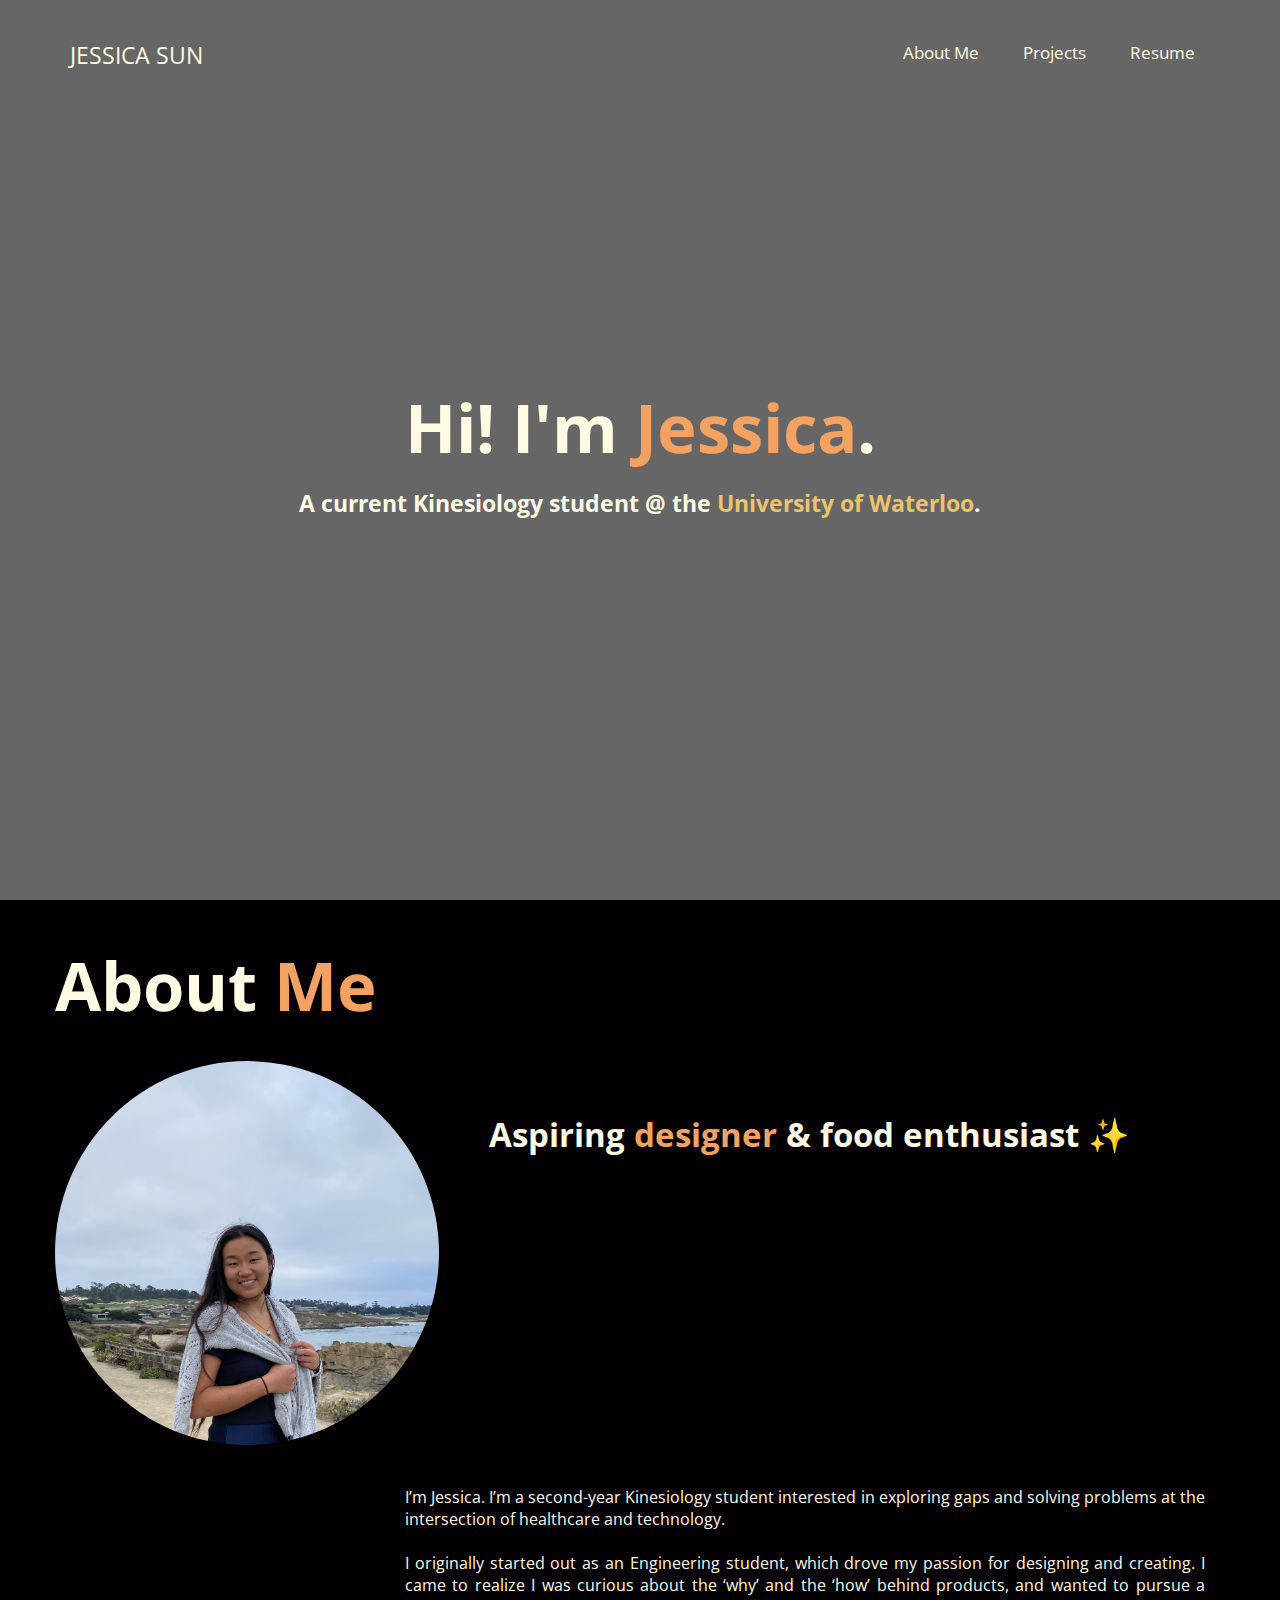
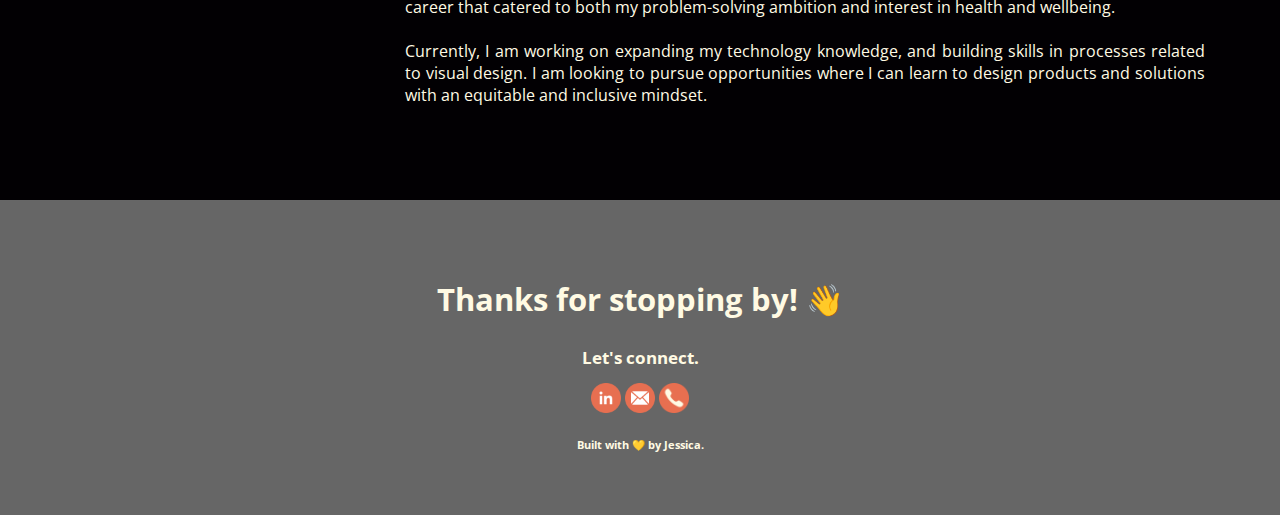
==== index.html @ fcc6aa9f "Update index.html" ====
<!DOCTYPE html> 
<html lang="en">
	<head> 
		<meta charset="UTF-8">
		<meta name="description" content="Hi! I'm Jessica, a Kinesiology student at the University of Waterloo. ">
		<meta name="author" content="Jessica Sun">
		<meta name="viewport" content="width=device-width,initial-scale=1.0">
		<meta name="keywords" content="Waterloo, University of Waterloo, UW, UWaterloo, Waterloo University, Jessica Sun, Kinesiology, Product Design">
		<title>Jessica Sun</title>
		<link rel="stylesheet" href="styles.css"/>
		<link href="https://fonts.googleapis.com/css2?family=Open+Sans:ital,wght@0,300;0,400;0,500;0,600;1,300;1,400;1,700&display=swap" rel="stylesheet">
		<link rel="shortcut icon" type="image/x-icon" href="favicon.ico" />
		<!-- <link rel="apple-touch-icon" sizes="180x180" href="/apple-touch-icon.png">
		<link rel="icon" type="image/png" sizes="32x32" href="/favicon-32x32.png">
		<link rel="icon" type="image/png" sizes="16x16" href="/favicon-16x16.png">
		<link rel="manifest" href="/site.webmanifest">
		<link rel="mask-icon" href="/safari-pinned-tab.svg" color="#5bbad5">
		<meta name="msapplication-TileColor" content="#da532c">
		<meta name="theme-color" content="#ffffff"> -->
	</head>
	<body>
		<a id="top-of-page"></a>
		<header>
			<section class="showcase">
				<div class="video-container">
					<video src="video.mov" autoplay muted loop></video>
				</div>
				<div class="overlay"></div>
				<div class="hi">
					<h1>Hi! I'm <span style="color: #F4A261"> Jessica</span>.</h1>
					<h2>A current Kinesiology student @ the <span style="color: #E9C46A">University of Waterloo</span>.</h2>
				</div>
			</section>
			<div id="nav-bar">
				<div class="header">
					<a href="#top-of-page">JESSICA SUN</a>
				</div>
				<div class="nav">
					<a href="#about-me-link">About Me</a>
					<a href="https://jjessicasun.notion.site/Portfolio-69af7d05d7fc4a1d9222cc13bab461be" target="_blank">Projects</a>
					<a href="https://drive.google.com/file/d/1Tjwa7gIAwNqEK6rITvqhINi-pllnDYYK/view?usp=sharing" target="_blank">Resume</a>
				</div>
			</div>
		</header>
		<main>
			<a id="about-me-link"></a>
			<section class="about-me">
				<h1><span style="color: #FFFAE3">About </span><span style="color:#F4A261">Me</span></h1>
				<img src="Cali Pic.jpg" alt="Headshot" width="400" height="400">
				<h2>Aspiring <span style="color:#F4A261">designer</span> & food enthusiast <span>✨</span></h2>
				<div class="description">
					<p>I’m Jessica. I’m a second-year Kinesiology student interested in exploring gaps and solving problems at the intersection of healthcare and technology.<br><br> I originally started out as an Engineering student, which drove my passion for designing and creating. I came to realize I was curious about the ‘why’ and the ‘how’ behind products, and wanted to pursue a career that catered to both my problem-solving ambition and interest in health and wellbeing. <br><br> Currently, I am working on expanding my technology knowledge, and building skills in processes related to visual design. I am looking to pursue opportunities where I can learn to design products and solutions with an equitable and inclusive mindset.</p>
				</div>
			</section>
			<!-- <section class="work">
				<h1>Work</h1>
				<div class="work-grid">
					<img src="RelevantBits Mockup.png" alt=""/>
					<p>Creating a communication platform for stakeholders and project teams</p>
					<img src="OnCall Mockup.jpg" alt=""/>
				</div>
			</section> -->
		</main>
		<footer>
			<section class="showcase-footer">
				<div class="video-container">
					<video src="video.mov" autoplay muted loop></video>
				</div>
				<div class="overlay"></div>
				<div class="thank-you">
					<h1>Thanks for stopping by! <span>👋</span></h1>
					<h2>Let's connect.</h2>
					<a href="https://www.linkedin.com/in/jjessicasun/">
						<img src="linkedin.png" alt="LinkedIn"/>
					</a>
					<a href="mailto:jessicasun42@gmail.com">
						<img src="mail.png" alt="Email"/>
					</a>
					<a href="tel:2896897546">
						<img src="phone.png" alt="Phone"/>
					</a>
					<h3>Built with <span>💛</span> by Jessica.</h3>
				</div>
			</section>
		</footer>
		


		<!-- <main>
			<a id="about-me-section"> <!--this is the about me section-->

			<!-- </a> 
			<a id="projects-section"> 
				
			</a>  -->
		<!-- </main>
        <footer> -->
			<!-- <h3 style="font-family: sans-serif;">Curious? Feel free to reach out!</h3>
			<a href="https://www.linkedin.com/in/jjessicasun/" target="_blank" style="font-family: sans-serif">LinkedIn</a> -->
			<!-- figure out how to add email thing-->
			<!-- <div><a href="mailto:jessicasun42@gmail.com" target="_blank" style="font-family: sans-serif;">Email</a></div>
		</footer> -->
	</body>

</html>
---- styles.css ----
@font-face {
    font-family: Beth Ellen;
    src: url('Beth-Ellen-2.0.otf');
}

@font-face {
    font-family: OpenSans;
    src: url(Open-Sans.ttf);

}
@font-face {
    font-family: Lato;
    src: url(Lato-Regular.ttf);
}

@font-face {
    font-family: Sedan;
    src: url(Sedan-Regular.ttf);
}

/* Black ish #001312 CURRENTLY #020003
Dark Blue #264653
Green ish blue #2A9D8F
Yellow ish #E9C46A
Orange ish #F4A261
Coral #E76F51
Beige #FFFAE3 */

.showcase{
    position: relative;
    height: 100vh;
    display: flex;
    flex-direction: column;
    align-items: center;
    justify-content: center;
    text-align: center;
}

#nav-bar {
    font-family: 'Open Sans';
    margin: 0;
    padding-top: 40px;
    padding-bottom: 50px;
    position: absolute;
    float: right;
    top: 0;
    width: 100%;
    z-index: 1;
    background-color: rgba(0,0,0,0);
}

.nav {
    overflow: auto;
    float: right;
    margin-right: 65px;
    font-size: 13pt;
}

.nav a {
    padding-left: 20px;
    padding-right: 20px;
}

.hi {
    font-family: 'Open Sans';
    color: #FFFAE3;
    font-weight: bolder;
    text-align: center;
    z-index: 10;
}

.hi h1 {
    font-size: 50pt;
    padding-bottom: 15px;
    margin: 0;
}

.hi h2 {
    font-size: 17pt;
    margin: 0;
}

.video-container{
    position: absolute;
    top: 0;
    left: 0;
    width: 100%;
    height: 100%;
    overflow: hidden;
}

.video-container video {
    min-width: 100%;
    min-height: 100%;
    object-fit: cover;
    position: absolute;
    top: 50%;
    left: 50%;
    transform: translate(-50%, -50%);
}

.video-container:after {
    content:'';
    position: absolute;
    top: 0;
    left: 0;
    width: 100%;
    margin-bottom: 0;
}

.overlay {
    position: absolute;
    top: 0;
    left: 0;
    width: 100%;
    height: 100%;
    background: rgba(0,0,0,0.6);
    
}
/* need z-index */
body {
    margin: 0px 0px;
    font-family: 'Open Sans';
}

.header {
    font-family: 'Open Sans';
    font-size: 17pt;
    /* padding-top: 5px;
    padding-bottom: 10px; */
    float: left;
    margin-left: 70px;
    color: black;
}

header { 
    margin:0;
}

.about-me {
    height: 100vh;
    width: 100%;
    background-color: #020003;
    box-sizing: border-box;
    margin: 0;
    /* display: flex; */
    align-items: center;
}

.about-me h1 {
    margin: 0;
    margin-left: 55px;
    padding-top: 40px;
    padding-bottom: 30px;
    font-size: 50pt;
    /* display: inline; */
    align-items: center;
    width: 100%;
    height: auto;
    max-width: 30vw;
}

.about-me h2 {
    margin: 0;
    margin-top: 50px;
    color: #FFFAE3;
    float: right;
    /* margin-right: 330px; */
    /* display: flex; */
    /* text-align: right; */
    /* width: 700px; */
    height: auto;
    max-width: 100vw;
    text-align: center;
    /* white-space: nowrap; */
    margin-right: 150px;
    font-size: 25pt;
}

/* .about-me p { */

    /* float: right;
    margin: 0; */
    /* text-align: right; */
    /* word-wrap: break-word; */
    /* display: flex; */
    /* align-items: center; */
    /* width: 700px; */
    /* margin-right: 100px; */
/* } */

.description {
    color:#FFFAE3;
    float: right;
    margin: auto;
    width: 800px;
    margin-right: 75px;
    height: auto;
    margin-left: 100px;
    text-align: justify;
    margin-top: 25px;

}

    /* width: 500px;
    height: 500px;
    display: flex; */
.about-me img {
    margin: 0;
    border-radius: 50%;
    margin-left: 55px;
    width: 100%;
    height: auto;
    max-width: 30vw;
    float: left;
}

.work {
    height: 100vh;
    width: 100%;
    background-color: #264653;
}

.work h1 {
    margin: 0;
    color: #FFFAE3;
    margin-left: 55px;
    padding-top: 40px;
    padding-bottom: 30px;
    font-size: 50pt;
    /* display: inline; */
    align-items: center;
    width: 100%;
    height: auto;
    max-width: 30vw;
}

.work h2 {
    margin: 0;
    color: #FFFAE3;
    margin-left: 55px;
}

.work-grid {
    margin: 0;
    max-width: 400px;
    display: grid;
    grid-template-columns: repeat(3, 1fr);
    gap: 20px;
}

.work-grid img {
    width: 100%;
    height: auto;
    max-width: 25vw;
    margin-left: 55px;
}
.showcase-footer {
    position: relative;
    height: 35vh;
    display: flex;
    flex-direction: column;
    align-items: center;
    justify-content: center;
    text-align: center;
    margin-bottom: 0;
}

.thank-you {
    font-family: 'Open Sans';
    color: #FFFAE3;
    text-align: center;
    z-index: 10;
    margin-top: 20px;
}

.thank-you h1 {
    margin: 0;
    /* margin-bottom: 100px; */
    text-align: center;
    font-size: 23pt;
}

.thank-you h2 {
    font-size: 13pt;
    margin-top: 25px;
}

.thank-you img {
    margin: 0;
    /* margin-left: 55px; */
    width: 100%;
    height: 30px;
    width: 30px;
    max-width: 4vw;
}

.thank-you h3 {
    margin: 0;
    text-align: center;
    font-size: 8pt;
    margin-top: 20px;
    margin-bottom: 5px;
}
/* header::after {
    content: '';
    display: table;
    clear: both;
} */

/* nav {
    float:right;
    margin-top:15px;
    margin-right:15px;
} */

/* nav ul {
    margin: 0;
    padding: 0;
    list-style: none;
    font-family: Lato-Regular;
    
} */

/* nav li {
    display: inline-block;
    margin-left: 20px;
    margin-top:0;
    margin-bottom:20px;
} */

/* nav a {
    color:white;
    font-family: Lato;
} */

/* margins equal 0 to get rid of spaces */

.header a {
    text-decoration: none;

}

a:link {
    text-decoration: none;
    color: #FFFAE3;
    
}

a:visited {
    color: #FFFAE3;

}

a:hover {
    color: #E76F51;

}

a:active {
    color: #E76F51;

}

.nav-bar {
    overflow: hidden;
}

/* .sticky {
    position: fixed;
    top: 0;
    width: 100%; 
} */
/* add javascript */

/* .about-me{
    font-family: Lato;
    font-size:10pt;

} */

/* .intro-box{ */
    /* margin-top: 150px; */
    /* width:100vw; */
    /* margin-left:0vh;
    margin-right:0vh; */
    /* padding: 50px 0px 50px 50px; */
    /* background-color:#221E22; */
    /* color:#FFFAE3;
    font-family:Lato;
    padding:50px;
    text-align:left; */
/* } */

/* .welcome{ */
    /* font-family:Sedan; */
    /* width:100vw; */
    /* margin-left:0vw;
    margin-right:0vw;
    padding-left:0vw;
    padding-right:0vw; */
/* } */

/* .about{ */
    /* width:100vw;
    margin-left:0vw;
    margin-right:0vw;
    padding-left:0vw;
    padding-right:0vw; */
/* } */
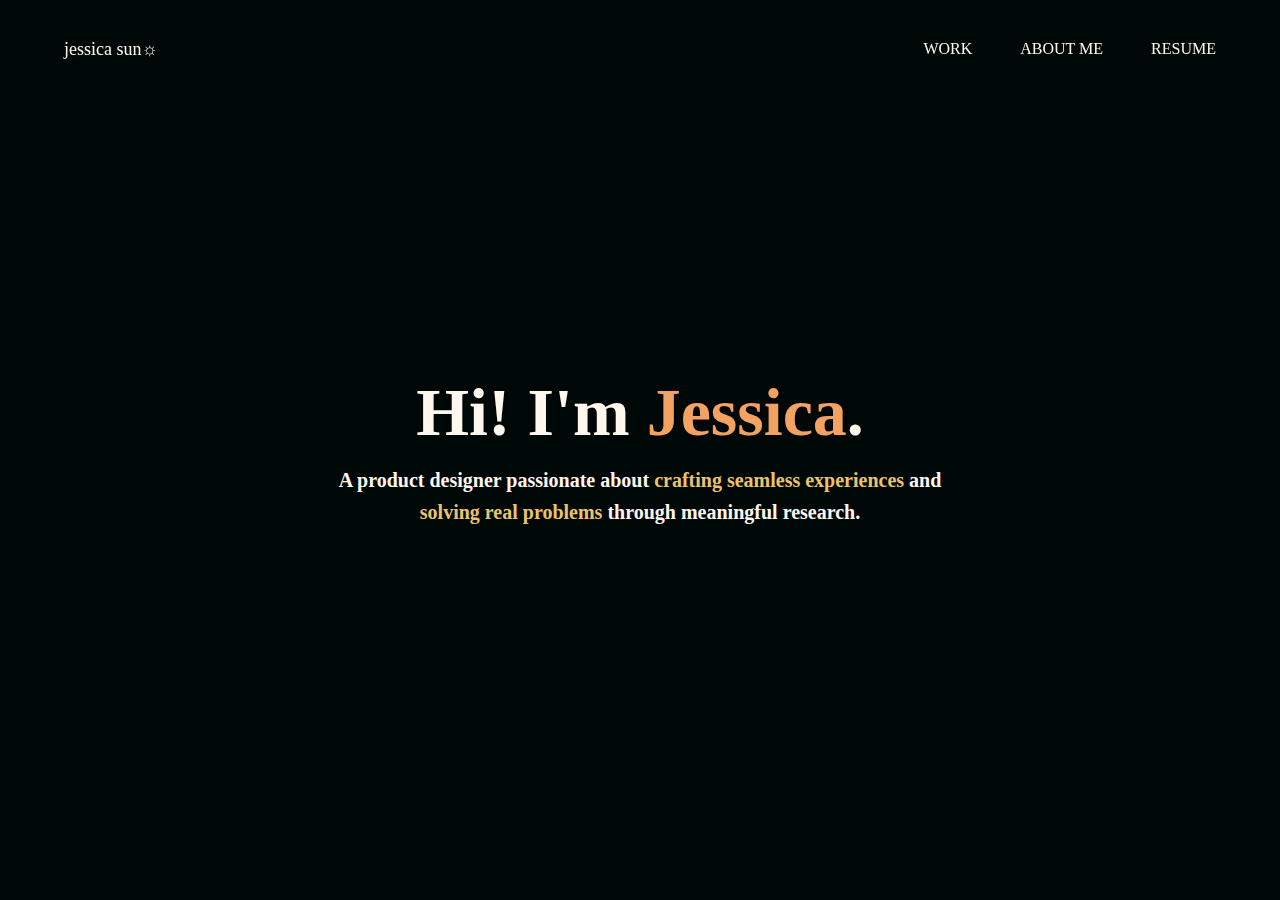
==== commit 1880ca4f: "Add files via upload" ====
--- a/index.html
+++ b/index.html
@@ -1,105 +1,67 @@
-<!DOCTYPE html> 
-<html lang="en">
-	<head> 
-		<meta charset="UTF-8">
-		<meta name="description" content="Hi! I'm Jessica, a Kinesiology student at the University of Waterloo. ">
-		<meta name="author" content="Jessica Sun">
-		<meta name="viewport" content="width=device-width,initial-scale=1.0">
-		<meta name="keywords" content="Waterloo, University of Waterloo, UW, UWaterloo, Waterloo University, Jessica Sun, Kinesiology, Product Design">
-		<title>Jessica Sun</title>
-		<link rel="stylesheet" href="styles.css"/>
-		<link href="https://fonts.googleapis.com/css2?family=Open+Sans:ital,wght@0,300;0,400;0,500;0,600;1,300;1,400;1,700&display=swap" rel="stylesheet">
-		<link rel="shortcut icon" type="image/x-icon" href="favicon.ico" />
-		<!-- <link rel="apple-touch-icon" sizes="180x180" href="/apple-touch-icon.png">
-		<link rel="icon" type="image/png" sizes="32x32" href="/favicon-32x32.png">
-		<link rel="icon" type="image/png" sizes="16x16" href="/favicon-16x16.png">
-		<link rel="manifest" href="/site.webmanifest">
-		<link rel="mask-icon" href="/safari-pinned-tab.svg" color="#5bbad5">
-		<meta name="msapplication-TileColor" content="#da532c">
-		<meta name="theme-color" content="#ffffff"> -->
-	</head>
-	<body>
-		<a id="top-of-page"></a>
-		<header>
-			<section class="showcase">
-				<div class="video-container">
-					<video src="video.mov" autoplay muted loop></video>
-				</div>
-				<div class="overlay"></div>
-				<div class="hi">
-					<h1>Hi! I'm <span style="color: #F4A261"> Jessica</span>.</h1>
-					<h2>A current Kinesiology student @ the <span style="color: #E9C46A">University of Waterloo</span>.</h2>
-				</div>
-			</section>
-			<div id="nav-bar">
-				<div class="header">
-					<a href="#top-of-page">JESSICA SUN</a>
-				</div>
-				<div class="nav">
-					<a href="#about-me-link">About Me</a>
-					<a href="https://jjessicasun.notion.site/Portfolio-69af7d05d7fc4a1d9222cc13bab461be" target="_blank">Projects</a>
-					<a href="https://drive.google.com/file/d/1Tjwa7gIAwNqEK6rITvqhINi-pllnDYYK/view?usp=sharing" target="_blank">Resume</a>
-				</div>
-			</div>
-		</header>
-		<main>
-			<a id="about-me-link"></a>
-			<section class="about-me">
-				<h1><span style="color: #FFFAE3">About </span><span style="color:#F4A261">Me</span></h1>
-				<img src="Cali Pic.jpg" alt="Headshot" width="400" height="400">
-				<h2>Aspiring <span style="color:#F4A261">designer</span> & food enthusiast <span>✨</span></h2>
-				<div class="description">
-					<p>I’m Jessica. I’m a second-year Kinesiology student interested in exploring gaps and solving problems at the intersection of healthcare and technology.<br><br> I originally started out as an Engineering student, which drove my passion for designing and creating. I came to realize I was curious about the ‘why’ and the ‘how’ behind products, and wanted to pursue a career that catered to both my problem-solving ambition and interest in health and wellbeing. <br><br> Currently, I am working on expanding my technology knowledge, and building skills in processes related to visual design. I am looking to pursue opportunities where I can learn to design products and solutions with an equitable and inclusive mindset.</p>
-				</div>
-			</section>
-			<!-- <section class="work">
-				<h1>Work</h1>
-				<div class="work-grid">
-					<img src="RelevantBits Mockup.png" alt=""/>
-					<p>Creating a communication platform for stakeholders and project teams</p>
-					<img src="OnCall Mockup.jpg" alt=""/>
-				</div>
-			</section> -->
-		</main>
-		<footer>
-			<section class="showcase-footer">
-				<div class="video-container">
-					<video src="video.mov" autoplay muted loop></video>
-				</div>
-				<div class="overlay"></div>
-				<div class="thank-you">
-					<h1>Thanks for stopping by! <span>👋</span></h1>
-					<h2>Let's connect.</h2>
-					<a href="https://www.linkedin.com/in/jjessicasun/">
-						<img src="linkedin.png" alt="LinkedIn"/>
-					</a>
-					<a href="mailto:jessicasun42@gmail.com">
-						<img src="mail.png" alt="Email"/>
-					</a>
-					<a href="tel:2896897546">
-						<img src="phone.png" alt="Phone"/>
-					</a>
-					<h3>Built with <span>💛</span> by Jessica.</h3>
-				</div>
-			</section>
-		</footer>
-		
-
-
-		<!-- <main>
-			<a id="about-me-section"> <!--this is the about me section-->
-
-			<!-- </a> 
-			<a id="projects-section"> 
-				
-			</a>  -->
-		<!-- </main>
-        <footer> -->
-			<!-- <h3 style="font-family: sans-serif;">Curious? Feel free to reach out!</h3>
-			<a href="https://www.linkedin.com/in/jjessicasun/" target="_blank" style="font-family: sans-serif">LinkedIn</a> -->
-			<!-- figure out how to add email thing-->
-			<!-- <div><a href="mailto:jessicasun42@gmail.com" target="_blank" style="font-family: sans-serif;">Email</a></div>
-		</footer> -->
-	</body>
-
-</html>
+<!DOCTYPE html> 
+<html lang="en">
+	<head> 
+		<meta charset="UTF-8">
+		<meta name="description" content="Hi! I'm Jessica, a designer passionate about solving problems.">
+		<meta name="author" content="Jessica Sun">
+		<meta name="viewport" content="width=device-width,initial-scale=1.0">
+		<meta name="keywords" content="Waterloo, University of Waterloo, UW, UWaterloo, Waterloo University, Jessica Sun, Kinesiology, Product Design">
+		<title>jessica sun</title>
+		<link rel="stylesheet" href="styles.css"/>
+		<script src="script.js" defer></script>
+		<link rel="icon" type="image/x-icon" href="favicon.ico">
+    </head>
+
+    <body>
+
+		<a id="Home"></a>
+		<section class="showcase">
+			<div class="video-container">
+				<video src="video.mov" autoplay muted loop></video>
+			</div>
+			<div class="overlay"></div>
+			<div class="hi">
+				<h1>Hi! I'm <span style="color: #F4A261"> Jessica</span>.</h1>
+				<h2>A product designer passionate about <span style="color: #E9C46A">crafting seamless experiences</span> and <span style="color: #E9C46A">solving real problems</span> through meaningful research.</h2>
+			</div>
+		</section>
+
+		<body style="background-color:#001312";></body>
+
+		<nav class="navbar">
+			<div class="name">
+				<a href="index.html">jessica sun☼</a>
+			</div>
+			<a href="#" class="toggle-button">
+				<span class="bar"></span>
+				<span class="bar"></span>
+				<span class="bar"></span>
+			</a>
+			<div class="navbar-links">
+				<ul>
+					<li><a href="https://jjessicasun.notion.site/Portfolio-69af7d05d7fc4a1d9222cc13bab461be" target="_blank" >WORK</a></li>
+					<li><a href="about-me.html" target="_self">ABOUT ME</a></li>
+					<li><a href="https://drive.google.com/file/d/1Tjwa7gIAwNqEK6rITvqhINi-pllnDYYK/view?usp=sharing" target="_blank">RESUME</a></li>
+				</ul>
+			</div>
+			
+		</nav>
+			
+		<script>
+		window.onscroll = function() {myFunction()};
+		var navbar = document.getElementById("navbar");
+		var sticky = navbar.offsetTop;
+		
+		function myFunction() {
+			if (window.pageYOffset >= sticky) {
+				navbar.classList.add("sticky")
+			} else {
+				navbar.classList.remove("sticky");
+			}
+		}
+		</script>
+
+
+		
+ 
+    </body>--- a/styles.css
+++ b/styles.css
@@ -1,411 +1,389 @@
-@font-face {
-    font-family: Beth Ellen;
-    src: url('Beth-Ellen-2.0.otf');
-}
-
-@font-face {
-    font-family: OpenSans;
-    src: url(Open-Sans.ttf);
-
-}
-@font-face {
-    font-family: Lato;
-    src: url(Lato-Regular.ttf);
-}
-
-@font-face {
-    font-family: Sedan;
-    src: url(Sedan-Regular.ttf);
-}
-
-/* Black ish #001312 CURRENTLY #020003
-Dark Blue #264653
-Green ish blue #2A9D8F
-Yellow ish #E9C46A
-Orange ish #F4A261
-Coral #E76F51
-Beige #FFFAE3 */
-
-.showcase{
-    position: relative;
-    height: 100vh;
-    display: flex;
-    flex-direction: column;
-    align-items: center;
-    justify-content: center;
-    text-align: center;
-}
-
-#nav-bar {
-    font-family: 'Open Sans';
-    margin: 0;
-    padding-top: 40px;
-    padding-bottom: 50px;
-    position: absolute;
-    float: right;
-    top: 0;
-    width: 100%;
-    z-index: 1;
-    background-color: rgba(0,0,0,0);
-}
-
-.nav {
-    overflow: auto;
-    float: right;
-    margin-right: 65px;
-    font-size: 13pt;
-}
-
-.nav a {
-    padding-left: 20px;
-    padding-right: 20px;
-}
-
-.hi {
-    font-family: 'Open Sans';
-    color: #FFFAE3;
-    font-weight: bolder;
-    text-align: center;
-    z-index: 10;
-}
-
-.hi h1 {
-    font-size: 50pt;
-    padding-bottom: 15px;
-    margin: 0;
-}
-
-.hi h2 {
-    font-size: 17pt;
-    margin: 0;
-}
-
-.video-container{
-    position: absolute;
-    top: 0;
-    left: 0;
-    width: 100%;
-    height: 100%;
-    overflow: hidden;
-}
-
-.video-container video {
-    min-width: 100%;
-    min-height: 100%;
-    object-fit: cover;
-    position: absolute;
-    top: 50%;
-    left: 50%;
-    transform: translate(-50%, -50%);
-}
-
-.video-container:after {
-    content:'';
-    position: absolute;
-    top: 0;
-    left: 0;
-    width: 100%;
-    margin-bottom: 0;
-}
-
-.overlay {
-    position: absolute;
-    top: 0;
-    left: 0;
-    width: 100%;
-    height: 100%;
-    background: rgba(0,0,0,0.6);
-    
-}
-/* need z-index */
-body {
-    margin: 0px 0px;
-    font-family: 'Open Sans';
-}
-
-.header {
-    font-family: 'Open Sans';
-    font-size: 17pt;
-    /* padding-top: 5px;
-    padding-bottom: 10px; */
-    float: left;
-    margin-left: 70px;
-    color: black;
-}
-
-header { 
-    margin:0;
-}
-
-.about-me {
-    height: 100vh;
-    width: 100%;
-    background-color: #020003;
-    box-sizing: border-box;
-    margin: 0;
-    /* display: flex; */
-    align-items: center;
-}
-
-.about-me h1 {
-    margin: 0;
-    margin-left: 55px;
-    padding-top: 40px;
-    padding-bottom: 30px;
-    font-size: 50pt;
-    /* display: inline; */
-    align-items: center;
-    width: 100%;
-    height: auto;
-    max-width: 30vw;
-}
-
-.about-me h2 {
-    margin: 0;
-    margin-top: 50px;
-    color: #FFFAE3;
-    float: right;
-    /* margin-right: 330px; */
-    /* display: flex; */
-    /* text-align: right; */
-    /* width: 700px; */
-    height: auto;
-    max-width: 100vw;
-    text-align: center;
-    /* white-space: nowrap; */
-    margin-right: 150px;
-    font-size: 25pt;
-}
-
-/* .about-me p { */
-
-    /* float: right;
-    margin: 0; */
-    /* text-align: right; */
-    /* word-wrap: break-word; */
-    /* display: flex; */
-    /* align-items: center; */
-    /* width: 700px; */
-    /* margin-right: 100px; */
-/* } */
-
-.description {
-    color:#FFFAE3;
-    float: right;
-    margin: auto;
-    width: 800px;
-    margin-right: 75px;
-    height: auto;
-    margin-left: 100px;
-    text-align: justify;
-    margin-top: 25px;
-
-}
-
-    /* width: 500px;
-    height: 500px;
-    display: flex; */
-.about-me img {
-    margin: 0;
-    border-radius: 50%;
-    margin-left: 55px;
-    width: 100%;
-    height: auto;
-    max-width: 30vw;
-    float: left;
-}
-
-.work {
-    height: 100vh;
-    width: 100%;
-    background-color: #264653;
-}
-
-.work h1 {
-    margin: 0;
-    color: #FFFAE3;
-    margin-left: 55px;
-    padding-top: 40px;
-    padding-bottom: 30px;
-    font-size: 50pt;
-    /* display: inline; */
-    align-items: center;
-    width: 100%;
-    height: auto;
-    max-width: 30vw;
-}
-
-.work h2 {
-    margin: 0;
-    color: #FFFAE3;
-    margin-left: 55px;
-}
-
-.work-grid {
-    margin: 0;
-    max-width: 400px;
-    display: grid;
-    grid-template-columns: repeat(3, 1fr);
-    gap: 20px;
-}
-
-.work-grid img {
-    width: 100%;
-    height: auto;
-    max-width: 25vw;
-    margin-left: 55px;
-}
-.showcase-footer {
-    position: relative;
-    height: 35vh;
-    display: flex;
-    flex-direction: column;
-    align-items: center;
-    justify-content: center;
-    text-align: center;
-    margin-bottom: 0;
-}
-
-.thank-you {
-    font-family: 'Open Sans';
-    color: #FFFAE3;
-    text-align: center;
-    z-index: 10;
-    margin-top: 20px;
-}
-
-.thank-you h1 {
-    margin: 0;
-    /* margin-bottom: 100px; */
-    text-align: center;
-    font-size: 23pt;
-}
-
-.thank-you h2 {
-    font-size: 13pt;
-    margin-top: 25px;
-}
-
-.thank-you img {
-    margin: 0;
-    /* margin-left: 55px; */
-    width: 100%;
-    height: 30px;
-    width: 30px;
-    max-width: 4vw;
-}
-
-.thank-you h3 {
-    margin: 0;
-    text-align: center;
-    font-size: 8pt;
-    margin-top: 20px;
-    margin-bottom: 5px;
-}
-/* header::after {
-    content: '';
-    display: table;
-    clear: both;
-} */
-
-/* nav {
-    float:right;
-    margin-top:15px;
-    margin-right:15px;
-} */
-
-/* nav ul {
-    margin: 0;
-    padding: 0;
-    list-style: none;
-    font-family: Lato-Regular;
-    
-} */
-
-/* nav li {
-    display: inline-block;
-    margin-left: 20px;
-    margin-top:0;
-    margin-bottom:20px;
-} */
-
-/* nav a {
-    color:white;
-    font-family: Lato;
-} */
-
-/* margins equal 0 to get rid of spaces */
-
-.header a {
-    text-decoration: none;
-
-}
-
-a:link {
-    text-decoration: none;
-    color: #FFFAE3;
-    
-}
-
-a:visited {
-    color: #FFFAE3;
-
-}
-
-a:hover {
-    color: #E76F51;
-
-}
-
-a:active {
-    color: #E76F51;
-
-}
-
-.nav-bar {
-    overflow: hidden;
-}
-
-/* .sticky {
-    position: fixed;
-    top: 0;
-    width: 100%; 
-} */
-/* add javascript */
-
-/* .about-me{
-    font-family: Lato;
-    font-size:10pt;
-
-} */
-
-/* .intro-box{ */
-    /* margin-top: 150px; */
-    /* width:100vw; */
-    /* margin-left:0vh;
-    margin-right:0vh; */
-    /* padding: 50px 0px 50px 50px; */
-    /* background-color:#221E22; */
-    /* color:#FFFAE3;
-    font-family:Lato;
-    padding:50px;
-    text-align:left; */
-/* } */
-
-/* .welcome{ */
-    /* font-family:Sedan; */
-    /* width:100vw; */
-    /* margin-left:0vw;
-    margin-right:0vw;
-    padding-left:0vw;
-    padding-right:0vw; */
-/* } */
-
-/* .about{ */
-    /* width:100vw;
-    margin-left:0vw;
-    margin-right:0vw;
-    padding-left:0vw;
-    padding-right:0vw; */
-/* } */
-
+/* ------------------------------ FONTS ------------------------------ */
+
+
+@font-face {
+    font-family: Regular;
+    src: url('SF-Pro-Text-Regular.otf');
+}
+
+@font-face {
+    font-family: Lightish;
+    src: url('SF-Pro-Text-Light.otf');
+}
+
+@font-face {
+    font-family: Lightest;
+    src: url('SF-Pro-Text-Thin.otf');
+}
+@font-face {
+    font-family: Title;
+    src: url('SF-Pro-Display-Bold.otf');
+}
+
+@font-face {
+    font-family: Semibold;
+    src: url('SF-Pro-Text-Semibold.otf');
+}
+
+@font-face {
+    font-family: Mediumish;
+    src: url('SF-Pro-Text-Medium.otf');
+}
+
+@font-face {
+    font-family: Bold;
+    src: url('SF-Pro-Display-Bold.otf');
+}
+
+@font-face {
+    font-family: SF Pro;
+    src: url('SF-Pro.ttf');
+}
+
+@font-face {
+    font-family: Ultralight;
+    src: url('SF-Pro-Text-Ultralight.otf');
+}
+
+/* ------------------------------ HERO ------------------------------ */
+
+
+/* ------ video ------ */
+.showcase{
+    position: relative;
+    height: 100vh;
+    display: flex;
+    flex-direction: column;
+    align-items: center;
+    justify-content: center;
+    text-align: center;
+}
+
+.video-container{
+    position: absolute;
+    top: 0;
+    left: 0;
+    width: 100%;
+    height: 100%;
+    overflow: hidden;
+}
+
+.video-container video {
+    min-width: 100%;
+    min-height: 100%;
+    object-fit: cover;
+    position: absolute;
+    top: 50%;
+    left: 50%;
+    transform: translate(-50%, -50%);
+}
+
+.video-container:after {
+    content:'';
+    position: absolute;
+    top: 0;
+    left: 0;
+    width: 100%;
+    margin-bottom: 0;
+}
+
+.overlay {
+    position: absolute;
+    top: 0;
+    left: 0;
+    width: 100%;
+    height: 100%;
+    background: rgba(0,0,0,0.6);
+    
+}
+
+/* ------ text ------ */
+
+body {
+    margin: 0px 0px;
+    /* background-color: #001312; */
+}
+
+.hi {
+    color: #FFF6EE;
+    text-align: center;
+    z-index: 10;
+    width: 50%;
+    animation: fadeInAnimation ease 5s;
+    animation-iteration-count: 1;
+    animation-fill-mode: forwards;
+}
+
+@keyframes fadeInAnimation {
+    0% {
+        opacity: 0;
+    }
+
+    100% {
+        opacity: 1;
+    }
+}
+
+.hi h1 {
+    font-family: Mediumish;
+    font-size: 68px;
+    padding-bottom: 12px;
+    margin: 0;
+}
+
+.hi h2 {
+    font-family: Lightest;
+    font-size: 20px;
+    line-height: 32px;
+    margin: 0;
+}
+
+/* ------------------------------ NAV BAR ------------------------------ */
+
+.navbar {
+    z-index: 1;
+    justify-content: space-between;
+    display: flex;
+    width: 100%;
+    max-width: 1720px;
+    position: fixed;
+    top: 0;
+    align-items: center;
+    background-color: rgba(0,0,0,0);
+}
+
+.navbar-links ul{
+    list-style-type: none;
+    float: right;
+    background-color: rgba(0,0,0,0);
+    font-family: Semibold;
+    display: flex;
+    text-align: center;
+    overflow: hidden;
+    font-size: 16px;
+    margin-right: 40px;
+}
+
+.navbar-links a{
+    display: block;
+    margin: 24px 24px 16px 24px;
+}
+
+.name {
+    text-align: center;
+    font-family: Lightish;
+    font-size: 18px;
+    margin: 24px 16px 16px 64px;
+}
+
+
+.toggle-button  {
+    z-index: 1;
+    position: absolute;
+    top: 32px;
+    right: 64px;
+    display: none;
+    flex-direction: column;
+    justify-content: space-between;
+    width: 24px;
+    height: 20px;
+}
+
+.toggle-button .bar {
+    height: 3px;
+    width: 100%;
+    background-color: #FFF6EE;
+    border-radius: 12px;
+}
+
+@media (max-width: 600px) {
+    .toggle-button {
+        display: flex;
+    }
+
+    .navbar-links {
+        display: none;
+        width: 100%;
+    }
+
+    .name {
+        margin-top: 38px;
+    }
+
+    .navbar {
+        flex-direction: column;
+        align-items: flex-start;
+    }
+
+    .navbar-links ul {
+        flex-direction: column;
+        width: 100%;
+    }
+
+    .navbar-links li {
+        text-align: right;
+    }
+
+    .navbar-links li a {
+        margin: 12px;
+    }
+
+    .navbar-links.active {
+        display: flex;
+    }
+}
+
+.sticky {
+    position: fixed;
+    top: 0;
+    width: 100%;
+}
+
+
+/* ------------------------------ ABOUT ME ------------------------------ */
+
+.me {
+    display: flex;
+    flex-direction: row;
+    width: 100%;
+    align-items: center;
+    height: 100vh;
+    background-color: #0d0012;
+    color:#FFFAE3;
+}
+
+.introduction {
+    width: 50%;
+    padding: 20px;
+    text-align: left;
+    margin-left: 150px;
+    margin-top: 120px;
+    animation: fadeInAnimation ease 5s;
+    animation-iteration-count: 1;
+    animation-fill-mode: forwards;
+}
+
+.introduction h1 {
+    font-family: Mediumish;
+    font-size: 68px;
+}
+
+.introduction p {
+    font-family: Lightish;
+    font-size: 16px;
+    line-height: 24px;
+}
+
+.picture {
+    width: 50%;
+    float: right;
+    height: 80vh;
+    margin-right: 150px;
+    margin-left: 64px;
+    margin-top: 80px;
+    animation: fadeInAnimation ease 2s;
+    animation-iteration-count: 1;
+    animation-fill-mode: forwards;
+}
+
+@keyframes fadeInAnimation {
+    0% {
+        opacity: 0;
+    }
+
+    100% {
+        opacity: 1;
+    }
+}
+
+.picture img {
+    border-radius: 32px;
+    width: 100%;
+    height: 100%;
+    object-fit: cover;
+}
+
+
+
+/* ------------------------------ FOOTER ------------------------------ */
+
+.showcase-footer {
+    position: relative;
+    height: 30vh;
+    display: flex;
+    flex-direction: column;
+    align-items: center;
+    justify-content: center;
+    text-align: center;
+    margin-bottom: 0;
+}
+
+.thank-you {
+    color: #FFFAE3;
+    text-align: center;
+    z-index: 10;
+    margin-top: 20px;
+}
+
+.thank-you h1 {
+    font-family: Mediumish;
+    margin: 0;
+    text-align: center;
+    font-size: 24px;
+}
+
+.thank-you h2 {
+    font-family: Lightish;
+    font-size: 16px;
+    margin-top: 25px;
+}
+
+.thank-you img {
+    margin: 0;
+    width: 100%;
+    height: 30px;
+    width: 30px;
+    max-width: 4vw;
+}
+
+.thank-you h3 {
+    font-family: Ultralight;
+    margin: 0;
+    text-align: center;
+    font-size: 10px;
+    margin-top: 20px;
+    margin-bottom: 5px;
+}
+
+
+/* ------------------------------ BUTTON STATES ------------------------------ */
+
+.name a {
+    text-decoration: none;
+
+}
+
+a:link {
+    text-decoration: none;
+    color: #FFF6EE;
+    
+}
+
+a:visited {
+    color: #FFF6EE;
+
+}
+
+a:hover {
+    color: #E76F51;
+
+}
+
+a:active {
+    color: #E76F51;
+
+}
+
+.navbar {
+    overflow: hidden;
+}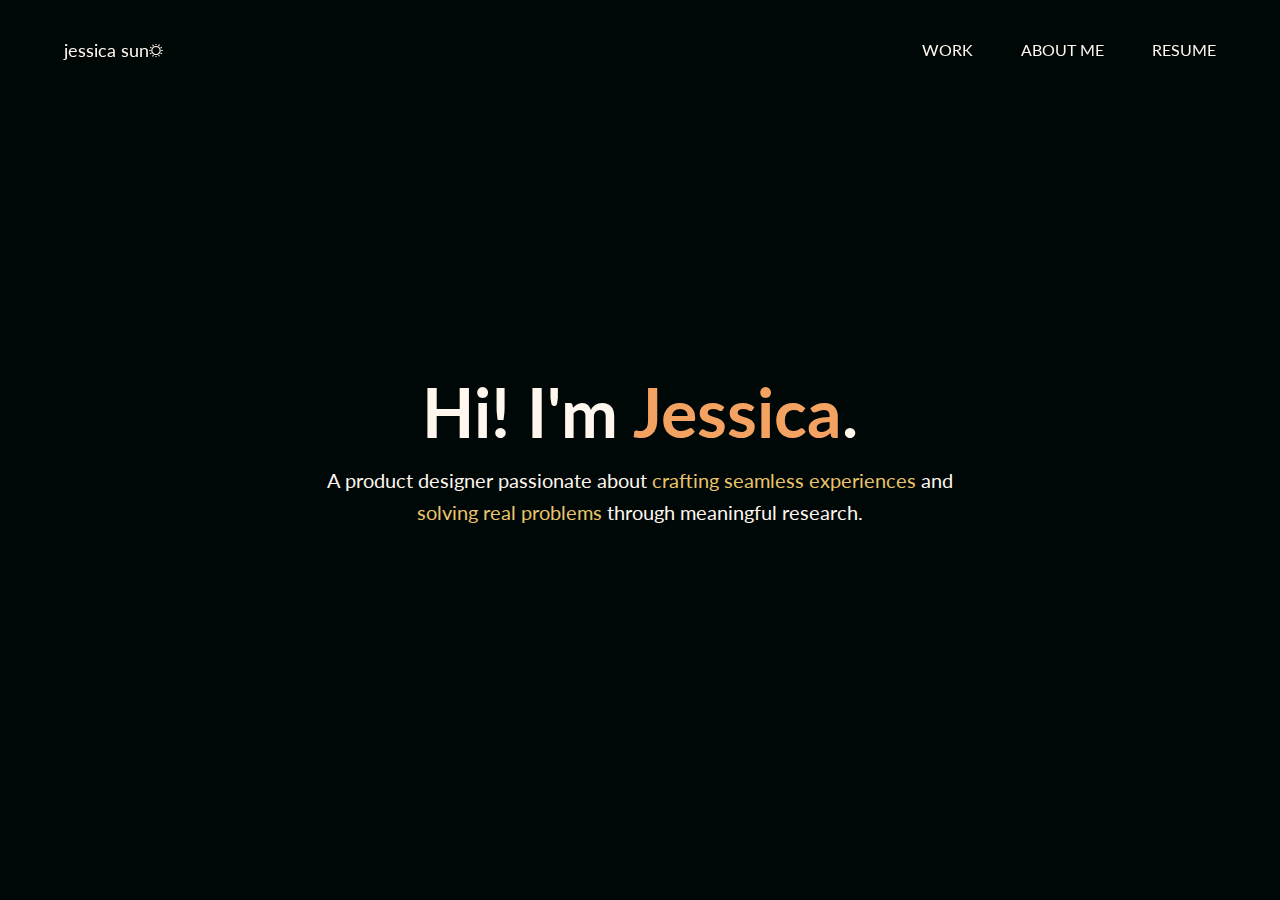
==== commit 1e143c69: "Update index.html" ====
--- a/index.html
+++ b/index.html
@@ -6,8 +6,10 @@
 		<meta name="author" content="Jessica Sun">
 		<meta name="viewport" content="width=device-width,initial-scale=1.0">
 		<meta name="keywords" content="Waterloo, University of Waterloo, UW, UWaterloo, Waterloo University, Jessica Sun, Kinesiology, Product Design">
-		<title>jessica sun</title>
+		<title>jessica sun☼</title>
 		<link rel="stylesheet" href="styles.css"/>
+		<link rel="preload" href="https://fonts.googleapis.com/css2?family=Lato:wght@300;400;500;600;700;900&display=swap" as="style" onload="this.onload=null;this.rel='stylesheet'">
+		<noscript><link rel="stylesheet" href="https://fonts.googleapis.com/css2?family=Roboto:wght@400;500;600;700;900&display=swap"></noscript>
 		<script src="script.js" defer></script>
 		<link rel="icon" type="image/x-icon" href="favicon.ico">
     </head>
@@ -64,4 +66,4 @@
 
 		
  
-    </body>+    </body>
--- a/styles.css
+++ b/styles.css
@@ -1,49 +1,3 @@
-/* ------------------------------ FONTS ------------------------------ */
-
-
-@font-face {
-    font-family: Regular;
-    src: url('SF-Pro-Text-Regular.otf');
-}
-
-@font-face {
-    font-family: Lightish;
-    src: url('SF-Pro-Text-Light.otf');
-}
-
-@font-face {
-    font-family: Lightest;
-    src: url('SF-Pro-Text-Thin.otf');
-}
-@font-face {
-    font-family: Title;
-    src: url('SF-Pro-Display-Bold.otf');
-}
-
-@font-face {
-    font-family: Semibold;
-    src: url('SF-Pro-Text-Semibold.otf');
-}
-
-@font-face {
-    font-family: Mediumish;
-    src: url('SF-Pro-Text-Medium.otf');
-}
-
-@font-face {
-    font-family: Bold;
-    src: url('SF-Pro-Display-Bold.otf');
-}
-
-@font-face {
-    font-family: SF Pro;
-    src: url('SF-Pro.ttf');
-}
-
-@font-face {
-    font-family: Ultralight;
-    src: url('SF-Pro-Text-Ultralight.otf');
-}
 
 /* ------------------------------ HERO ------------------------------ */
 
@@ -101,6 +55,8 @@
 
 body {
     margin: 0px 0px;
+    font-family: Lato;
+
     /* background-color: #001312; */
 }
 
@@ -125,14 +81,15 @@
 }
 
 .hi h1 {
-    font-family: Mediumish;
+    font-weight: 700;
     font-size: 68px;
     padding-bottom: 12px;
+    line-height: 80px;
     margin: 0;
 }
 
 .hi h2 {
-    font-family: Lightest;
+    font-weight: 400;
     font-size: 20px;
     line-height: 32px;
     margin: 0;
@@ -156,7 +113,6 @@
     list-style-type: none;
     float: right;
     background-color: rgba(0,0,0,0);
-    font-family: Semibold;
     display: flex;
     text-align: center;
     overflow: hidden;
@@ -171,7 +127,6 @@
 
 .name {
     text-align: center;
-    font-family: Lightish;
     font-size: 18px;
     margin: 24px 16px 16px 64px;
 }
@@ -196,7 +151,7 @@
     border-radius: 12px;
 }
 
-@media (max-width: 600px) {
+@media (max-width: 650px) {
     .toggle-button {
         display: flex;
     }
@@ -242,34 +197,39 @@
 
 /* ------------------------------ ABOUT ME ------------------------------ */
 
+/* ------ introduction ------ */
 .me {
     display: flex;
     flex-direction: row;
     width: 100%;
     align-items: center;
-    height: 100vh;
+    justify-content: center;
+    min-height: 100vh;
     background-color: #0d0012;
     color:#FFFAE3;
+    padding-bottom: 32px;
 }
 
 .introduction {
     width: 50%;
     padding: 20px;
     text-align: left;
-    margin-left: 150px;
-    margin-top: 120px;
+    margin-left: 10%;
+    margin-top: 7%;
     animation: fadeInAnimation ease 5s;
     animation-iteration-count: 1;
     animation-fill-mode: forwards;
 }
 
 .introduction h1 {
-    font-family: Mediumish;
+    font-weight: 600;
     font-size: 68px;
+    line-height: 80px;
+    margin-bottom: 4%;
 }
 
 .introduction p {
-    font-family: Lightish;
+    font-weight: 400;
     font-size: 16px;
     line-height: 24px;
 }
@@ -277,10 +237,10 @@
 .picture {
     width: 50%;
     float: right;
-    height: 80vh;
-    margin-right: 150px;
-    margin-left: 64px;
-    margin-top: 80px;
+    height: auto;
+    margin-right: 10%;
+    margin-left: 5%;
+    margin-top: 4%;
     animation: fadeInAnimation ease 2s;
     animation-iteration-count: 1;
     animation-fill-mode: forwards;
@@ -303,7 +263,132 @@
     object-fit: cover;
 }
 
-
+@media screen and (max-width: 900px) {
+    .me {
+        flex-direction: column;
+        align-items: center;
+        justify-content: center;
+    }
+
+    .introduction {
+        width: 70%;
+        margin: 4% 0% 0% 0%;
+    }
+
+    .picture {
+        margin: 0;
+        object-fit: contain;
+        width: 70%;
+        height: auto;
+    }
+}
+
+/* ------ hobbies ------ */
+
+.hobbies {
+    margin: 0;
+    min-height: 40vh;
+    background-color: #21110D;
+}
+
+.section-title h1 {
+    display: flex;
+    justify-content: center;
+    align-items: center;
+    font-size: 28px;
+    color: #FFFAE3;
+    margin-top: 0px;
+    margin-bottom: 0px;
+    padding-top: 48px;
+    padding-bottom: 32px;
+}
+
+.hobbies img {
+    width: 100%;
+    height: 100%;
+    object-fit: contain;
+}
+
+.activities {
+    display: flex;
+    flex-direction: row;
+    flex-wrap: wrap;
+    width: 55%;
+    margin: auto;
+    justify-content: space-between;
+    padding-bottom: 48px;
+}
+
+.activities h2 {
+    font-size: 24px;
+    color: #F4A261;
+    text-align: center;
+}
+
+.activities p {
+    font-weight: 400;
+    font-size: 16px;
+    color: #FFFAE3;
+    text-align: center;
+    line-height: 24px;
+}
+
+.activity {
+    max-width: 25%;
+}
+
+.activity img {
+    height: auto;
+}
+
+@media screen and (max-width: 700px) {
+    .activities {
+        height: auto;
+        flex-direction: column;
+        align-items: center;
+    }
+
+    .activity {
+        max-width: 90%;
+        margin-bottom: 16px;
+    }
+}
+
+/* ------ design philosphy ------ */
+
+.design {
+    min-height: 60vh;
+    background-color: #0d0012;
+    margin: 0;
+}
+
+.section {
+    display: inline-grid;
+    width: 70%;
+    padding-bottom: 24px;
+}
+
+.sections {
+    display: flex;
+    flex-direction: column;
+    flex-wrap: wrap;
+    justify-content: center;
+    align-items: center;
+    padding-bottom: 24px;
+    margin: 0;
+}
+
+.section h2 {
+    font-size: 24px;
+    color: #F4A261;
+}
+
+.section p {
+    font-weight: 400;
+    font-size: 16px;
+    color: #FFFAE3;
+    line-height: 24px;
+}
 
 /* ------------------------------ FOOTER ------------------------------ */
 
@@ -326,28 +411,25 @@
 }
 
 .thank-you h1 {
-    font-family: Mediumish;
     margin: 0;
     text-align: center;
     font-size: 24px;
 }
 
 .thank-you h2 {
-    font-family: Lightish;
+    font-weight: 400;
     font-size: 16px;
     margin-top: 25px;
 }
 
 .thank-you img {
     margin: 0;
-    width: 100%;
-    height: 30px;
-    width: 30px;
-    max-width: 4vw;
+    height: auto;
+    max-width: 4%;
+    min-width: 3.9%
 }
 
 .thank-you h3 {
-    font-family: Ultralight;
     margin: 0;
     text-align: center;
     font-size: 10px;
@@ -386,4 +468,4 @@
 
 .navbar {
     overflow: hidden;
-}+}
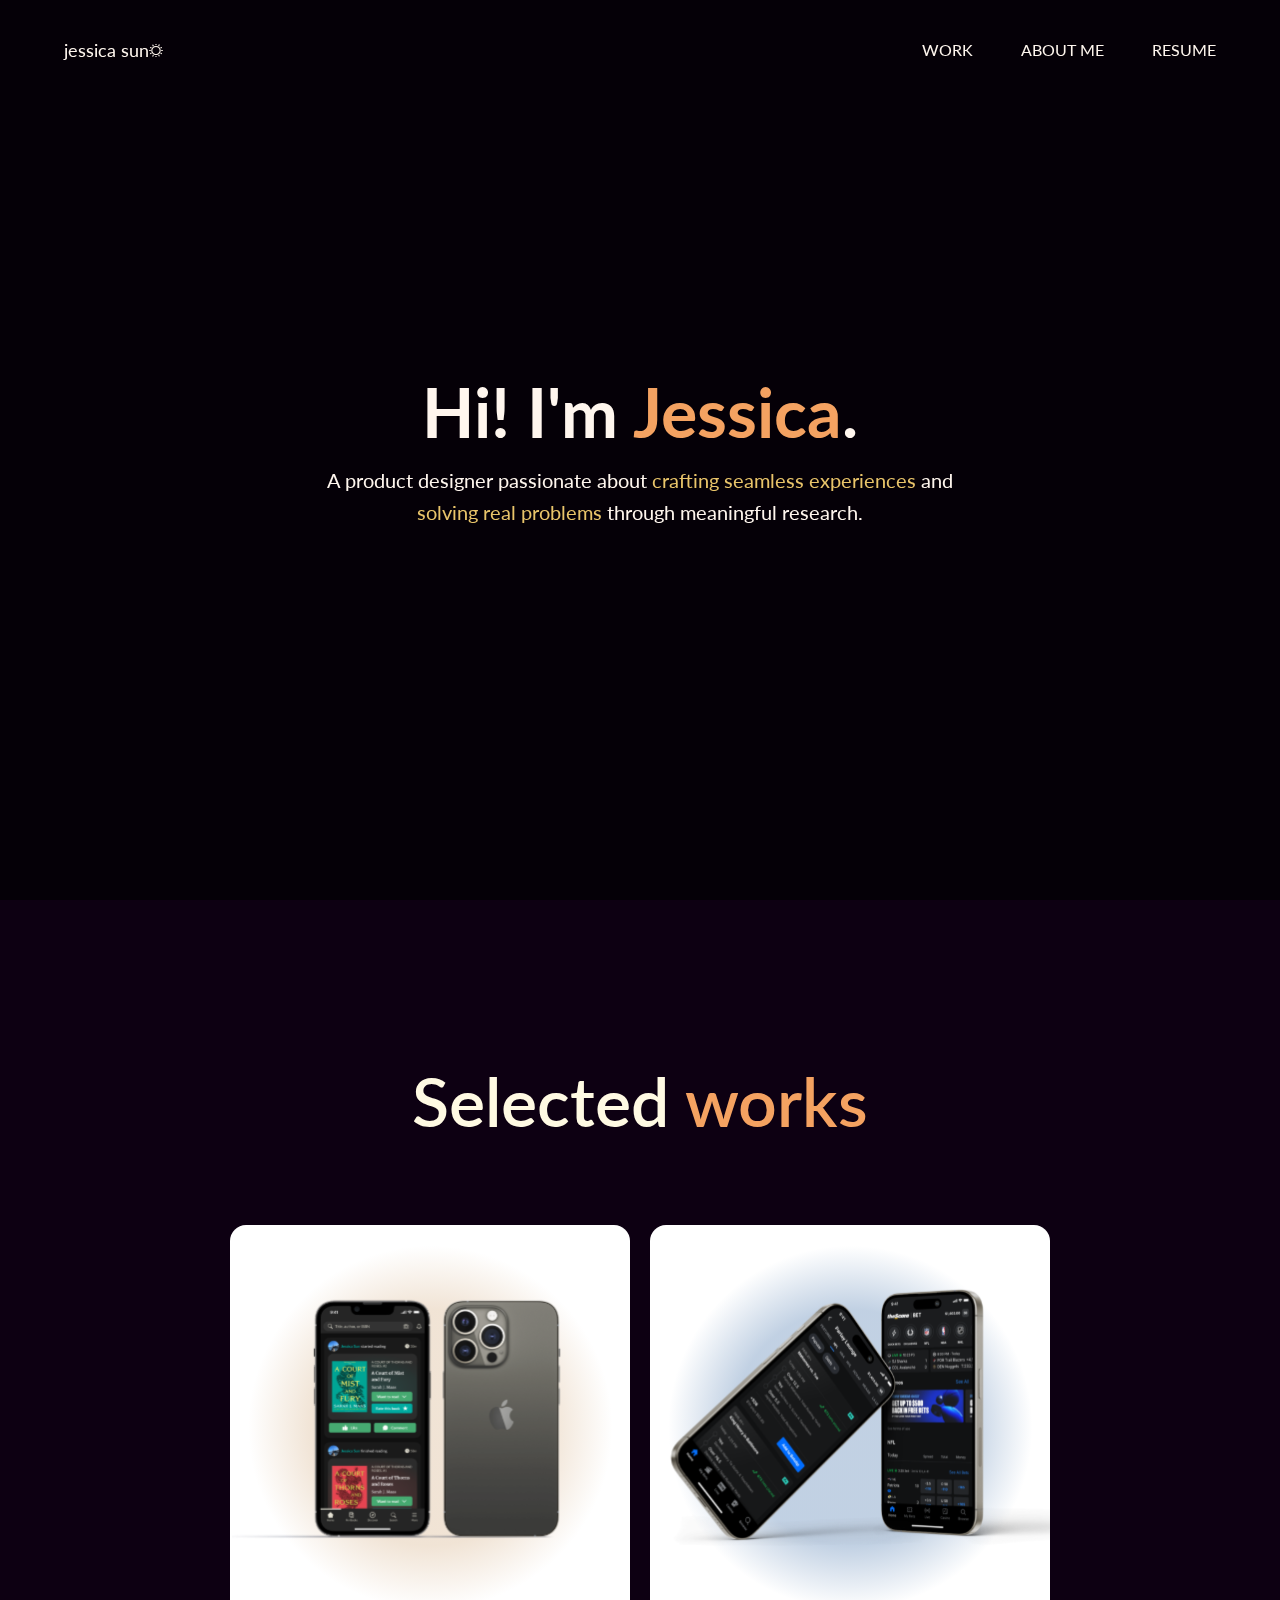
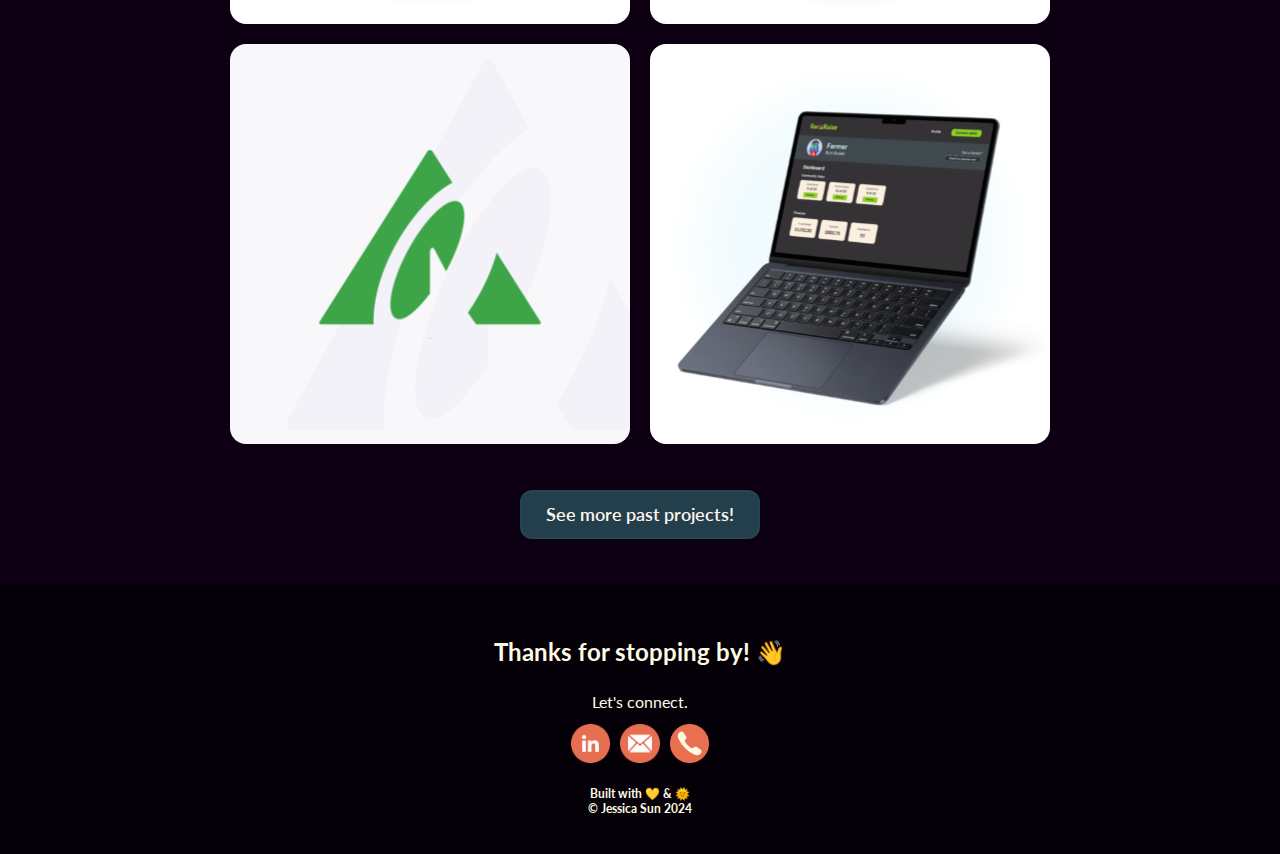
==== commit 8c34c938: "added works" ====
--- a/index.html
+++ b/index.html
@@ -8,8 +8,9 @@
 		<meta name="keywords" content="Waterloo, University of Waterloo, UW, UWaterloo, Waterloo University, Jessica Sun, Kinesiology, Product Design">
 		<title>jessica sun☼</title>
 		<link rel="stylesheet" href="styles.css"/>
+		<link rel="stylesheet" href="style-work.css">
 		<link rel="preload" href="https://fonts.googleapis.com/css2?family=Lato:wght@300;400;500;600;700;900&display=swap" as="style" onload="this.onload=null;this.rel='stylesheet'">
-		<noscript><link rel="stylesheet" href="https://fonts.googleapis.com/css2?family=Roboto:wght@400;500;600;700;900&display=swap"></noscript>
+		<noscript><link rel="stylesheet" href="https://fonts.googleapis.com/css2?family=Lato:wght@300;400;500;600;700;900&display=swap"></noscript>
 		<script src="script.js" defer></script>
 		<link rel="icon" type="image/x-icon" href="favicon.ico">
     </head>
@@ -28,7 +29,7 @@
 			</div>
 		</section>
 
-		<body style="background-color:#001312";></body>
+		<body style="background-color:#0d0012";></body>
 
 		<nav class="navbar">
 			<div class="name">
@@ -41,7 +42,7 @@
 			</a>
 			<div class="navbar-links">
 				<ul>
-					<li><a href="https://jjessicasun.notion.site/Portfolio-69af7d05d7fc4a1d9222cc13bab461be" target="_blank" >WORK</a></li>
+					<li><a href="work.html" target="_self">WORK</a></li>
 					<li><a href="about-me.html" target="_self">ABOUT ME</a></li>
 					<li><a href="https://drive.google.com/file/d/1Tjwa7gIAwNqEK6rITvqhINi-pllnDYYK/view?usp=sharing" target="_blank">RESUME</a></li>
 				</ul>
@@ -63,7 +64,84 @@
 		}
 		</script>
 
+	<div class="projects">
+		<div class="page-title">
+			<h1>Selected <span style="color: #F4A261">works</span></h1>
+		</div>
 
-		
- 
+		<div class="image-grid">
+
+			<div class="project">
+				<!-- <a href=""> -->
+					<img src="Goodreads.svg" alt="Goodreads Redesign">
+				<!-- </a> -->
+				<div class="hover-overlay">
+					<div class="overlay-text">
+						<p>For Bookworms: Reimagining Goodreads</p>
+					</div>
+				</div>
+			</div>
+
+			<div class="project">
+				<a href="theScore.html">
+					<img src="theScore.svg" alt="Questrade">
+				</a>
+				<div class="hover-overlay">
+					<div class="overlay-text">
+						<p>Gathering insights @ theScore Bet</p>
+					</div>
+				</div>
+			</div>
+
+			<div class="project">
+				<a href="questrade.html">
+					<img src="Questrade project.svg" alt="Questrade">
+				</a>
+				<div class="hover-overlay">
+					<div class="overlay-text">
+						<p>Highlights from designing @ Questrade</p>
+					</div>
+				</div>
+			</div>
+
+			<div class="project">
+				<a href="https://youtu.be/5SrnX9IHObs?si=YfsGz8-g-D-CjsIc">
+					<img src="BarnRaise.svg" alt="BarnRaise">
+				</a>
+				<div class="hover-overlay">
+					<div class="overlay-text">
+						<p>ETHGlobal: Web3 4 farmers!</p>
+					</div>
+				</div>
+			</div>
+		</div>
+
+	<a href="https://jjessicasun.notion.site/Portfolio-69af7d05d7fc4a1d9222cc13bab461be" class="button" target="_blank" >See more past projects!</a>
+	</div>
+
+	<footer>
+		<section class="showcase-footer">
+			<div class="video-container">
+				<video src="video.mov" autoplay muted loop></video>
+			</div>
+			<div class="overlay"></div>
+			<div class="thank-you">
+				<h1>Thanks for stopping by! 👋</h1>
+				<h2>Let's connect.</h2>
+				<a href="https://www.linkedin.com/in/jjessicasun/">
+					<img src="linkedin.png" alt="LinkedIn"/>
+				</a>
+				<a href="mailto:jessicasun42@gmail.com">
+					<img src="mail.png" alt="Email"/>
+				</a>
+				<a href="tel:2896897546">
+					<img src="phone.png" alt="Phone"/>
+				</a>
+				<h3>Built with 💛 & 🌞<br> © Jessica Sun 2024</h3>
+			</div>
+		</section>
+	</footer>
+
     </body>
+
+	
--- a/styles.css
+++ b/styles.css
@@ -1,6 +1,5 @@
 
 /* ------------------------------ HERO ------------------------------ */
-
 
 /* ------ video ------ */
 .showcase{
@@ -226,7 +225,9 @@
     font-size: 68px;
     line-height: 80px;
     margin-bottom: 4%;
-}
+    color: #FFFAE3;
+}
+
 
 .introduction p {
     font-weight: 400;
@@ -390,6 +391,127 @@
     line-height: 24px;
 }
 
+/* ------------------------------ WORK ------------------------------ */
+
+.projects {
+    display: flex;
+    flex-direction: column;
+    justify-content: center;
+    align-items: center; 
+    width: 100%;
+    min-height: 100vh;
+    background-color: #0d0012;
+    animation: fadeInAnimation ease 5s;
+    animation-iteration-count: 1;
+    animation-fill-mode: forwards;
+    margin-bottom: 20px;
+}
+
+.page-title {
+    max-width: fit-content;
+    margin-left: auto;
+    margin-right: auto;
+    width: 100%;
+    padding: 5%;
+    margin-top: 4%;
+}
+
+.page-title h1 {
+    font-weight: 600;
+    font-size: 68px;
+    line-height: 80px;
+    text-align: center;
+    margin-bottom: auto;
+    color: #FFFAE3;
+}
+
+.image-grid {
+    display: grid;
+    grid-template-columns: repeat(2, 1fr);
+    gap: 20px;
+    padding: 20px;
+    width: 64%;
+    margin: 0 auto;
+}
+
+.project {
+    position: relative;
+    border-radius: 1em;
+    overflow: hidden;
+    transition: transform 0.3s;
+}
+
+.project a {
+    display: block;
+    width: 100%;
+    height: 100%;
+}
+
+.project img {
+    width: 100%;
+    height: auto;
+    display: block;
+    transition: filter 0.3s;
+}
+
+.project:hover {
+    transform: scale(1.05);
+}
+
+.hover-overlay {
+    position: absolute;
+    top: 0;
+    bottom: 0;
+    left: 0;
+    right: 0;
+    width: 100%;
+    height: 100%;
+    opacity: 0;
+    transition: opacity 0.3s;
+    background-color: rgba(38,70,83,0.9); 
+    border-radius: 1em;
+    pointer-events: none; 
+    display: flex;
+    justify-content: center;
+    align-items: center;
+}
+
+.overlay-text {
+    font-size: 1.5em;
+    text-align: center;
+    top: 50%;
+    bottom: 50%;
+    font-weight: 600;
+    color: #FFF6EE;
+}
+
+.project:hover .hover-overlay {
+    opacity: 1;
+}
+
+.projects .button {
+    border: 2px solid rgba(38,70,83,0.9);
+    padding: 12px 24px; 
+    color: #FFF6EE; 
+    font-size: 1.1rem; 
+    font-weight: 600;
+    max-width: 25%;
+    background-color: rgba(38,70,83,0.9);
+    border-radius: 12px; 
+    cursor: pointer;
+    text-align: center;
+    text-decoration: none; 
+    display: inline-block;
+    margin: 2% auto 2% auto;
+    transition: background-color 0.2s, color 0.2s, border-color 0.2s;
+}
+
+.projects .button:hover {
+    border: 2px solid rgba(38,70,83,0.9);
+    background-color: #FFF6EE; 
+    color: rgba(38,70,83,0.9);
+}
+
 /* ------------------------------ FOOTER ------------------------------ */
 
 .showcase-footer {
@@ -425,17 +547,21 @@
 .thank-you img {
     margin: 0;
     height: auto;
-    max-width: 4%;
-    min-width: 3.9%
+    width: 5.5%;
+}
+
+.thank-you a img {
+    margin: 0 3px; 
 }
 
 .thank-you h3 {
     margin: 0;
     text-align: center;
-    font-size: 10px;
+    font-size: 12px;
     margin-top: 20px;
     margin-bottom: 5px;
 }
+
 
 
 /* ------------------------------ BUTTON STATES ------------------------------ */
--- a/style-work.css
+++ b/style-work.css
@@ -0,0 +1,183 @@
+/* ------------------------------ GENERAL ------------------------------ */
+
+
+
+.project-landing {
+    display: flex;
+    flex-direction: column;
+    align-items: center;
+    justify-content: center;
+    min-height: 100vh;
+    background-color: #0d0012;
+    background-image: url('Gradient.svg');
+    background-size: cover;
+    background-attachment: fixed;
+    animation: fadeInAnimation ease 5s;
+    animation-iteration-count: 1;
+    animation-fill-mode: forwards;
+}
+
+.project-intro {
+    display: flex;
+    flex-direction: row;
+    align-items: center;
+    justify-content: center;
+    width: 100%;
+    margin-top: 7%;
+    margin-bottom: 3%;
+}
+
+.project-info {
+    width: 40%;
+    color: #FFFAE3;
+    margin-left: 10%;
+}
+
+.project-picture {
+    width: 40%;
+    margin-right: 10%;
+    margin-left: 4%;
+}
+
+.project-picture img {
+    width: 100%;
+    height: 100%;
+    object-fit: contain;
+}
+
+@media screen and (max-width: 750px) {
+    .project-intro {
+        flex-direction: column;
+    }
+
+    .project-info {
+        margin: 0;
+        width: 80%;
+    }
+    
+    .project-picture {
+        margin: 0;
+        width: 80%;
+    }
+
+    .project-details {
+        flex-direction: column;
+        width: 70%;
+    }
+}
+
+.project-details {
+    color: #FFFAE3;
+    display: flex;
+    flex-direction: row;
+    width: 81%;
+    justify-content: space-around;
+    margin-right: 4%;
+}
+
+.project-details-content {
+    display: flex;
+    flex-direction: column;
+    flex-wrap: wrap;
+    padding: 3%;
+}
+
+/* ------ text styling ------ */
+
+body {
+    background-color: #0d0012;
+}
+
+.project-title {
+    font-weight: 700;
+    font-size: 40px;
+}
+
+.project-subtitle {
+    font-size: 20px;
+}
+
+.details-title {
+    font-size: 20px;
+    font-weight: 800;
+    letter-spacing: 2px;
+}
+
+.details-content {
+    font-size: 16px;
+    font-weight: 400;
+}
+
+
+/* ------ divider ------ */
+.divider {
+    height: 10rem;
+    background-color: rgba(38,70,83,0.9);
+}
+
+.divider-title {
+    margin: auto;
+    color: #FFFAE3;
+}
+
+/* General layout */
+.overview-section {
+    display: flex;
+    justify-content: center;
+    flex-direction: row;
+    margin: 10% 10%;
+    color: #FFFAE3;
+}
+
+.overview-heading {
+    flex-basis: 100%;
+    margin: 0;
+    padding: 0;
+    text-align: left;
+    width: 100%;
+    flex-basis: 30%;
+}
+
+.overview-heading h1 {
+    font-size: 24px;
+    font-weight: 700;
+    color: #F4A261;
+}
+
+.overview-content {
+    flex-basis: 80%;
+    display: flex;
+    flex-direction: column;
+    gap: 18px;
+}
+
+/* Individual content sections */
+.content-section h2 {
+    font-size: 16px;
+    font-weight: 600;
+    margin-bottom: 10px;
+}
+
+.content-section p {
+    font-size: 16px;
+    line-height: 1.5;
+}
+
+/* Responsive layout */
+@media screen and (max-width: 1000px) {
+    .overview-heading h1 {
+        width: 50%;
+    }
+}
+
+@media screen and (max-width: 800px) {
+    .overview-section {
+        flex-direction: column;
+    }
+
+    .overview-heading h1 {
+        width: 100%;
+    }
+
+}
+
